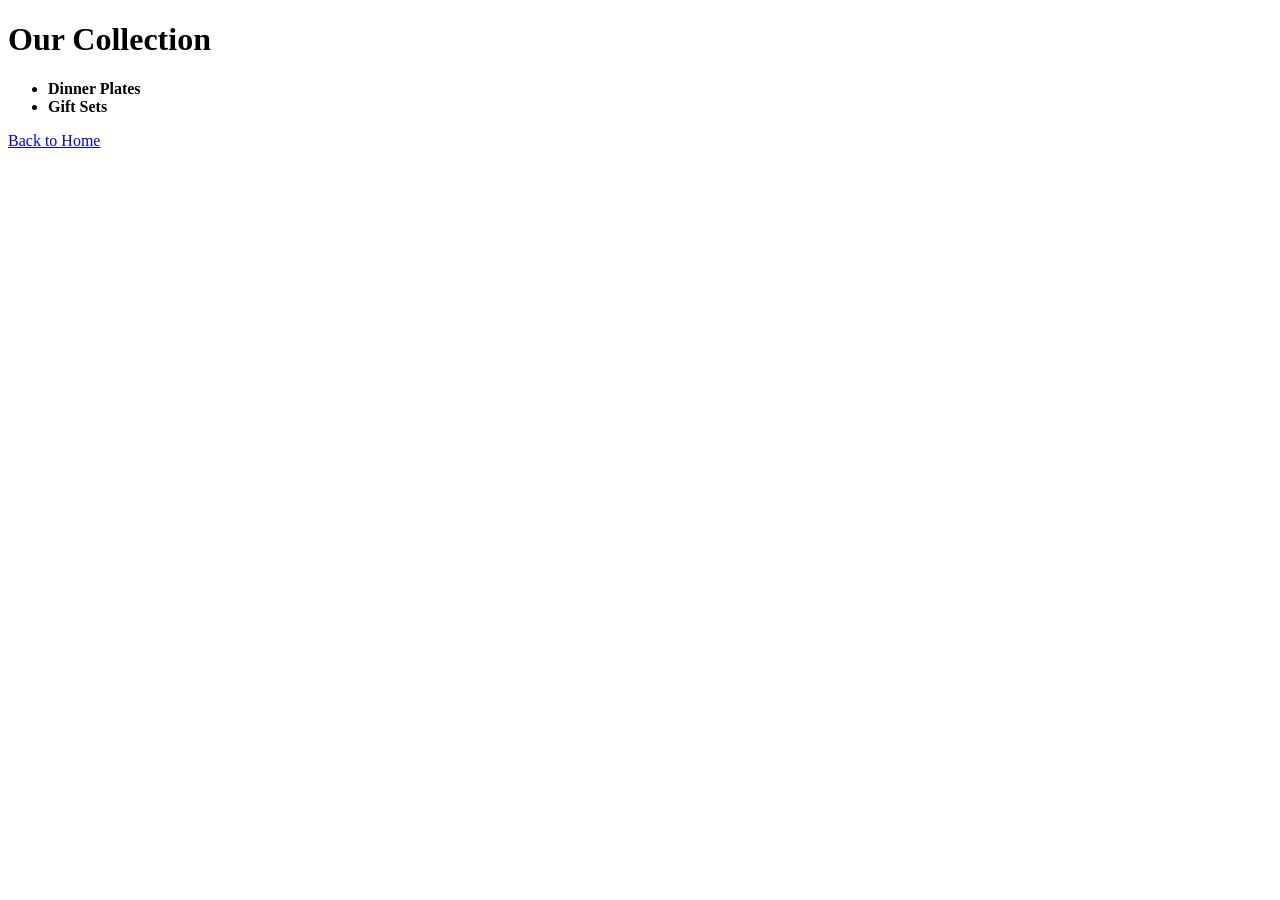
==== catalog.html @ afc64927 "new pages" ====
<!DOCTYPE html>
<html lang="en">
<head>
    <meta charset="UTF-8">
    <meta name="author" content="Veronika Dunaieva">
    <title>Catalog</title>
</head>
<body>
    <h1>Our Collection</h1>
    <ul>
        <li><strong>Dinner Plates</strong></li>
        <li><strong>Gift Sets</strong></li>
    </ul>
    <p><a href="index.html">Back to Home</a></p>
</body>
</html>
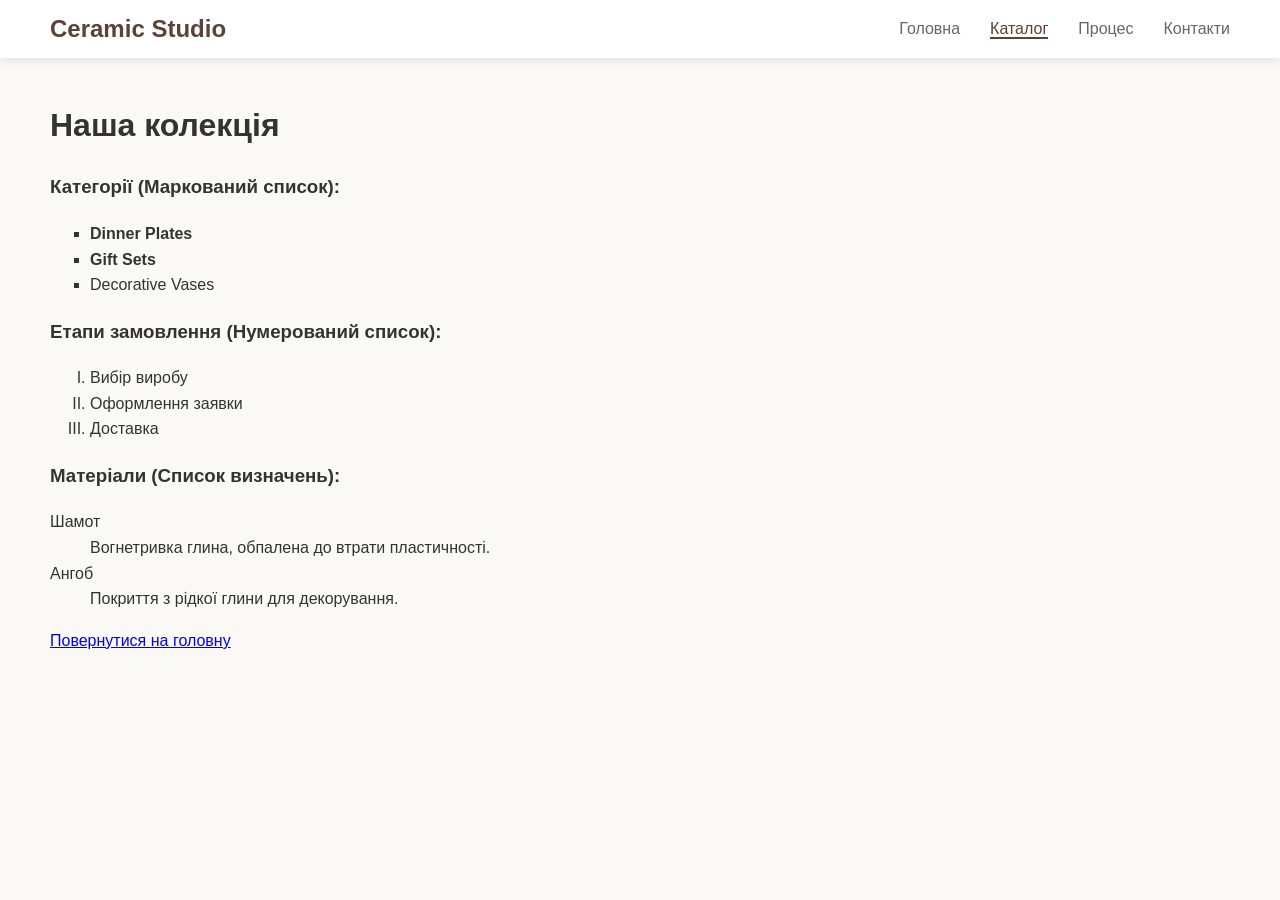
==== commit ef948e4c: "Added content and css" ====
--- a/catalog.html
+++ b/catalog.html
@@ -1,16 +1,52 @@
 <!DOCTYPE html>
-<html lang="en">
+<html lang="uk">
 <head>
     <meta charset="UTF-8">
     <meta name="author" content="Veronika Dunaieva">
     <title>Catalog</title>
+    <link rel="stylesheet" href="style.css">
 </head>
-<body>
-    <h1>Our Collection</h1>
-    <ul>
-        <li><strong>Dinner Plates</strong></li>
-        <li><strong>Gift Sets</strong></li>
-    </ul>
-    <p><a href="index.html">Back to Home</a></p>
+<body class="catalog-page">
+    <header class="main-header">
+        <h1 class="logo">Ceramic Studio</h1>
+        <nav class="main-nav">
+            <ul>
+                <li><a href="index.html">Головна</a></li>
+                <li><a href="catalog.html" class="active">Каталог</a></li>
+                <li><a href="process.html">Процес</a></li>
+                <li><a href="contacts.html">Контакти</a></li>
+            </ul>
+        </nav>
+    </header>
+
+    <main>
+        <h1>Наша колекція</h1>
+        
+        <div class="lists-container">
+            <h3>Категорії (Маркований список):</h3>
+            <ul type="square">
+                <li><strong>Dinner Plates</strong></li>
+                <li><strong>Gift Sets</strong></li>
+                <li>Decorative Vases</li>
+            </ul>
+
+            <h3>Етапи замовлення (Нумерований список):</h3>
+            <ol type="I">
+                <li>Вибір виробу</li>
+                <li>Оформлення заявки</li>
+                <li>Доставка</li>
+            </ol>
+
+            <h3>Матеріали (Список визначень):</h3>
+            <dl>
+                <dt>Шамот</dt>
+                <dd>Вогнетривка глина, обпалена до втрати пластичності.</dd>
+                <dt>Ангоб</dt>
+                <dd>Покриття з рідкої глини для декорування.</dd>
+            </dl>
+        </div>
+
+        <p><a href="index.html">Повернутися на головну</a></p>
+    </main>
 </body>
 </html>
--- a/style.css
+++ b/style.css
@@ -0,0 +1,89 @@
+body {
+    font-family: 'Segoe UI', Tahoma, Geneva, Verdana, sans-serif;
+    margin: 0;
+    padding: 0;
+    line-height: 1.6;
+    background-color: #faf9f6;
+    color: #333;
+}
+
+main {
+    padding: 20px 50px;
+}
+
+.main-header {
+    background-color: #fff;
+    display: flex;
+    justify-content: space-between;
+    align-items: center;
+    padding: 10px 50px;
+    box-shadow: 0 2px 10px rgba(0,0,0,0.1);
+}
+
+.logo {
+    font-size: 1.5rem;
+    color: #5d4037;
+    margin: 0;
+}
+
+.main-nav ul {
+    list-style: none;
+    display: flex;
+    gap: 30px;
+    margin: 0;
+    padding: 0;
+}
+
+.main-nav a {
+    text-decoration: none;
+    color: #666;
+    font-weight: 500;
+    transition: 0.3s;
+}
+
+.main-nav a:hover, .main-nav a.active {
+    color: #5d4037;
+    border-bottom: 2px solid #5d4037;
+}
+
+table {
+    width: 100%;
+    border-collapse: collapse;
+    margin: 20px 0;
+    background: #fff;
+}
+
+th, td {
+    border: 1px solid #ddd;
+    padding: 12px;
+}
+
+thead {
+    background-color: #5d4037;
+    color: white;
+}
+
+.complex-table {
+    border: 2px solid #5d4037;
+}
+
+.col-name { background-color: #f2f2f2; }
+
+img {
+    border-radius: 4px;
+    box-shadow: 0 4px 8px rgba(0,0,0,0.1);
+    border: 1px solid #ccc;
+    
+    display: block; 
+    margin-left: auto;
+    margin-right: auto;
+    
+    margin-top: 20px;
+    margin-bottom: 20px;
+}
+
+iframe {
+    border: 1px dashed #5d4037;
+    border-radius: 8px;
+    margin-top: 20px;
+}
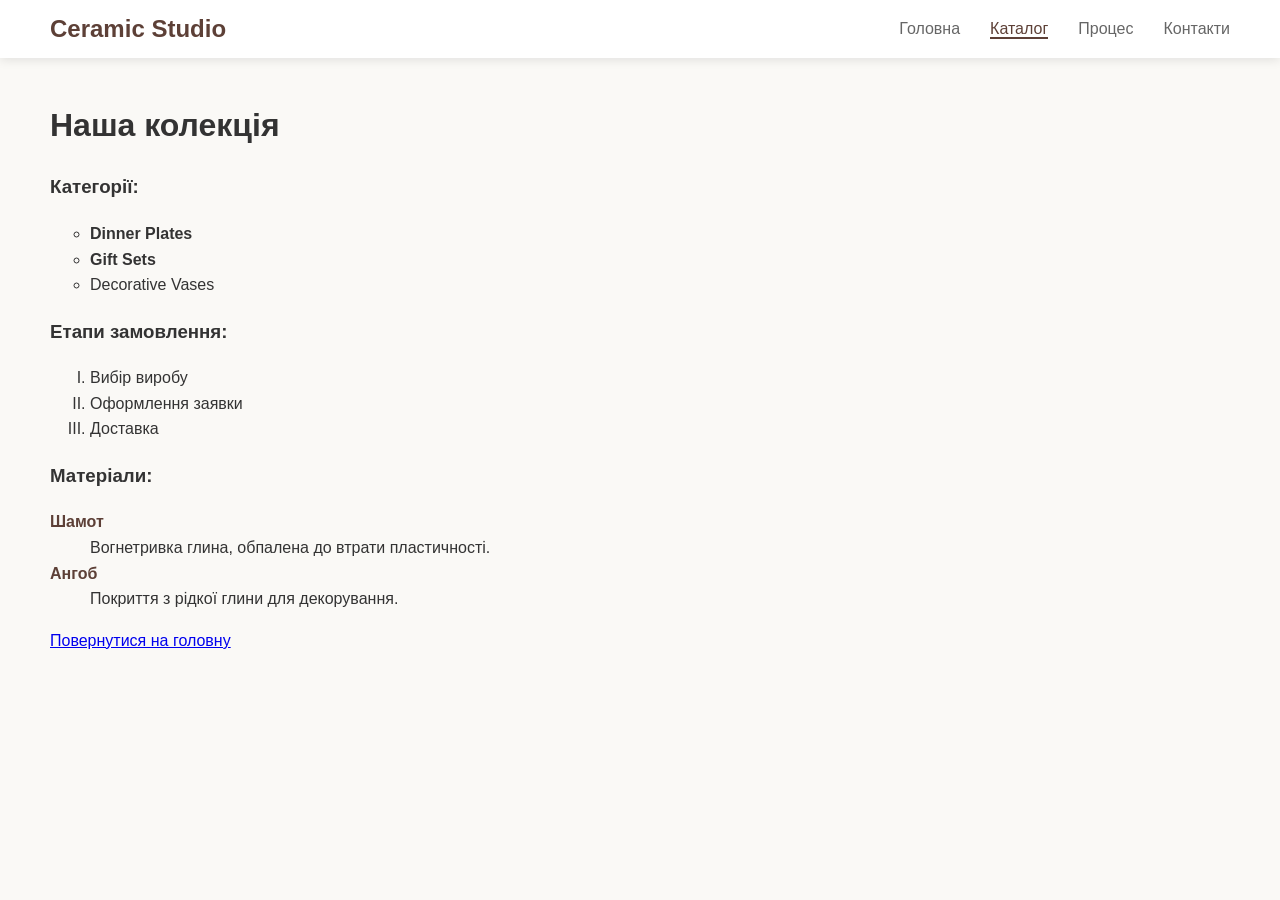
==== commit b3204a9d: "fixed" ====
--- a/catalog.html
+++ b/catalog.html
@@ -23,21 +23,21 @@
         <h1>Наша колекція</h1>
         
         <div class="lists-container">
-            <h3>Категорії (Маркований список):</h3>
+            <h3>Категорії:</h3>
             <ul type="square">
                 <li><strong>Dinner Plates</strong></li>
                 <li><strong>Gift Sets</strong></li>
                 <li>Decorative Vases</li>
             </ul>
 
-            <h3>Етапи замовлення (Нумерований список):</h3>
+            <h3>Етапи замовлення:</h3>
             <ol type="I">
                 <li>Вибір виробу</li>
                 <li>Оформлення заявки</li>
                 <li>Доставка</li>
             </ol>
 
-            <h3>Матеріали (Список визначень):</h3>
+            <h3>Матеріали:</h3>
             <dl>
                 <dt>Шамот</dt>
                 <dd>Вогнетривка глина, обпалена до втрати пластичності.</dd>
--- a/style.css
+++ b/style.css
@@ -86,4 +86,7 @@
     border: 1px dashed #5d4037;
     border-radius: 8px;
     margin-top: 20px;
-}+}
+
+ul { list-style-type: circle; padding-left: 40px; }
+dl dt { font-weight: bold; color: #5d4037; }
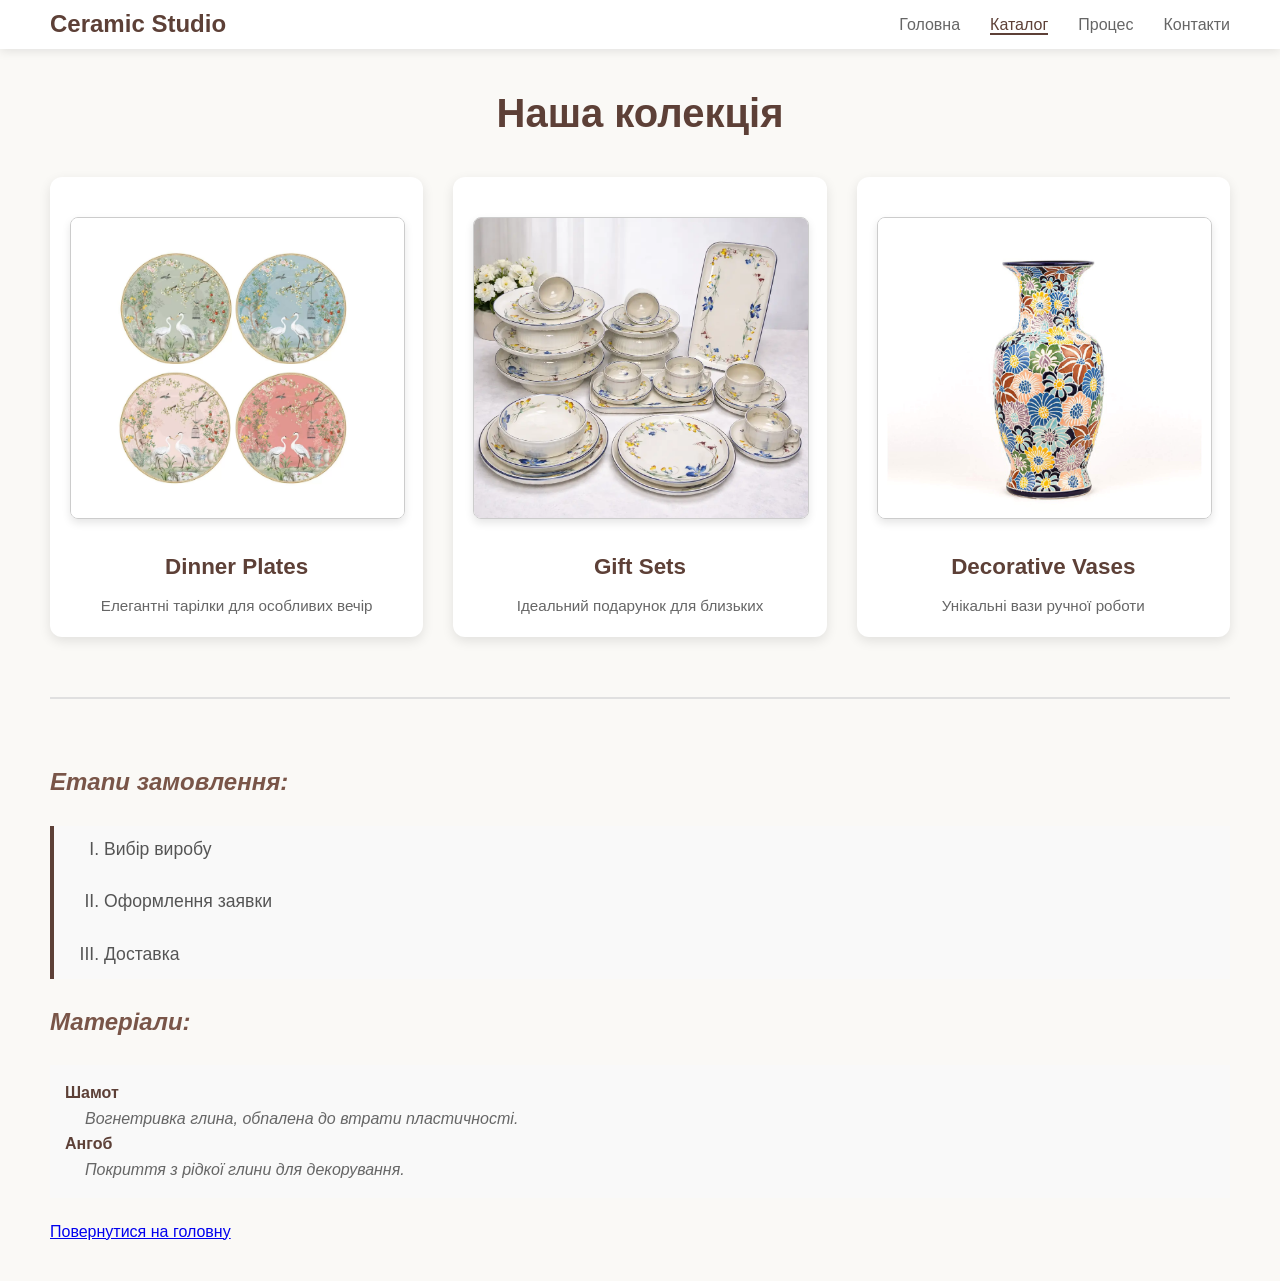
==== commit ed9b363f: "Added css styles" ====
--- a/catalog.html
+++ b/catalog.html
@@ -21,15 +21,28 @@
 
     <main>
         <h1>Наша колекція</h1>
+
+        <div class="catalog-grid">
+            <div class="catalog-item">
+                <img src="plates.jpg" alt="Dinner Plates" width="300" height="300">
+                <h3>Dinner Plates</h3>
+                <p>Елегантні тарілки для особливих вечір</p>
+            </div>
+
+            <div class="catalog-item">
+                <img src="gift-set.jpg" alt="Gift Sets" width="300" height="300">
+                <h3>Gift Sets</h3>
+                <p>Ідеальний подарунок для близьких</p>
+            </div>
+
+            <div class="catalog-item">
+                <img src="vases.jpg" alt="Decorative Vases" width="300" height="300">
+                <h3>Decorative Vases</h3>
+                <p>Унікальні вази ручної роботи</p>
+            </div>
+        </div>
         
         <div class="lists-container">
-            <h3>Категорії:</h3>
-            <ul type="square">
-                <li><strong>Dinner Plates</strong></li>
-                <li><strong>Gift Sets</strong></li>
-                <li>Decorative Vases</li>
-            </ul>
-
             <h3>Етапи замовлення:</h3>
             <ol type="I">
                 <li>Вибір виробу</li>
--- a/style.css
+++ b/style.css
@@ -49,8 +49,9 @@
 table {
     width: 100%;
     border-collapse: collapse;
-    margin: 20px 0;
     background: #fff;
+    margin: 30px auto;
+    padding: 10px;
 }
 
 th, td {
@@ -89,4 +90,129 @@
 }
 
 ul { list-style-type: circle; padding-left: 40px; }
-dl dt { font-weight: bold; color: #5d4037; }+dl dt { font-weight: bold; color: #5d4037; }
+
+dl {
+    margin: 20px 0;
+    padding: 15px;
+    background-color: #f9f9f9;
+}
+
+dd {
+    margin-left: 20px;
+    color: #666;
+    font-style: italic;
+}
+
+h1 {
+    font-size: 2.5rem;
+    color: #5d4037;
+    font-weight: bold;
+    line-height: 1.2;
+    text-align: center;
+    margin: 20px 0;
+}
+
+h2 {
+    font-size: 2rem;
+    color: #6d4c41;
+    font-weight: 600;
+    line-height: 1.3;
+}
+
+h3 {
+    font-size: 1.5rem;
+    color: #795548;
+    font-style: italic;
+}
+
+p {
+    margin: 15px 0;
+    text-align: justify;
+    line-height: 1.8;
+}
+
+ol {
+    list-style-type: upper-roman;
+    padding-left: 50px;
+    margin: 20px 0;
+    color: #555;
+    font-size: 1.1rem;
+    line-height: 1.8;
+    background-color: #f9f9f9;
+    border-left: 4px solid #5d4037;
+}
+
+ol li {
+    padding: 8px 0;
+    margin: 5px 0;
+}
+
+#top {
+    font-family: 'Georgia', serif;
+    font-size: 2rem;
+    color: #4a2511;
+    letter-spacing: 2px;
+}
+
+.special-paragraph {
+    color: #fd9c3c !important;
+    font-size: 18px !important;
+    font-weight: bold;
+}
+
+.catalog-grid {
+    display: grid;
+    grid-template-columns: repeat(auto-fit, minmax(280px, 1fr));
+    gap: 30px;
+    margin: 40px 0;
+}
+
+.catalog-item {
+    background: #fff;
+    border-radius: 12px;
+    padding: 20px;
+    text-align: center;
+    box-shadow: 0 4px 12px rgba(0, 0, 0, 0.1);
+    transition: transform 0.3s ease, box-shadow 0.3s ease;
+    display: flex;
+    flex-direction: column;
+    align-items: center;
+}
+
+.catalog-item:hover {
+    transform: translateY(-8px);
+    box-shadow: 0 8px 20px rgba(93, 64, 55, 0.2);
+}
+
+.catalog-item img {
+    width: 100%;
+    height: 300px;
+    object-fit: cover;
+    border-radius: 8px;
+    margin-bottom: 15px;
+}
+
+.catalog-item h3 {
+    color: #5d4037;
+    font-size: 1.4rem;
+    margin: 15px 0 10px;
+    font-style: normal;
+    text-align: center;
+    width: 100%;
+}
+
+.catalog-item p {
+    color: #666;
+    font-size: 0.95rem;
+    line-height: 1.5;
+    text-align: center;
+    width: 100%;
+    margin: 0;
+}
+
+.lists-container {
+    margin-top: 60px;
+    padding-top: 40px;
+    border-top: 2px solid #e0e0e0;
+}
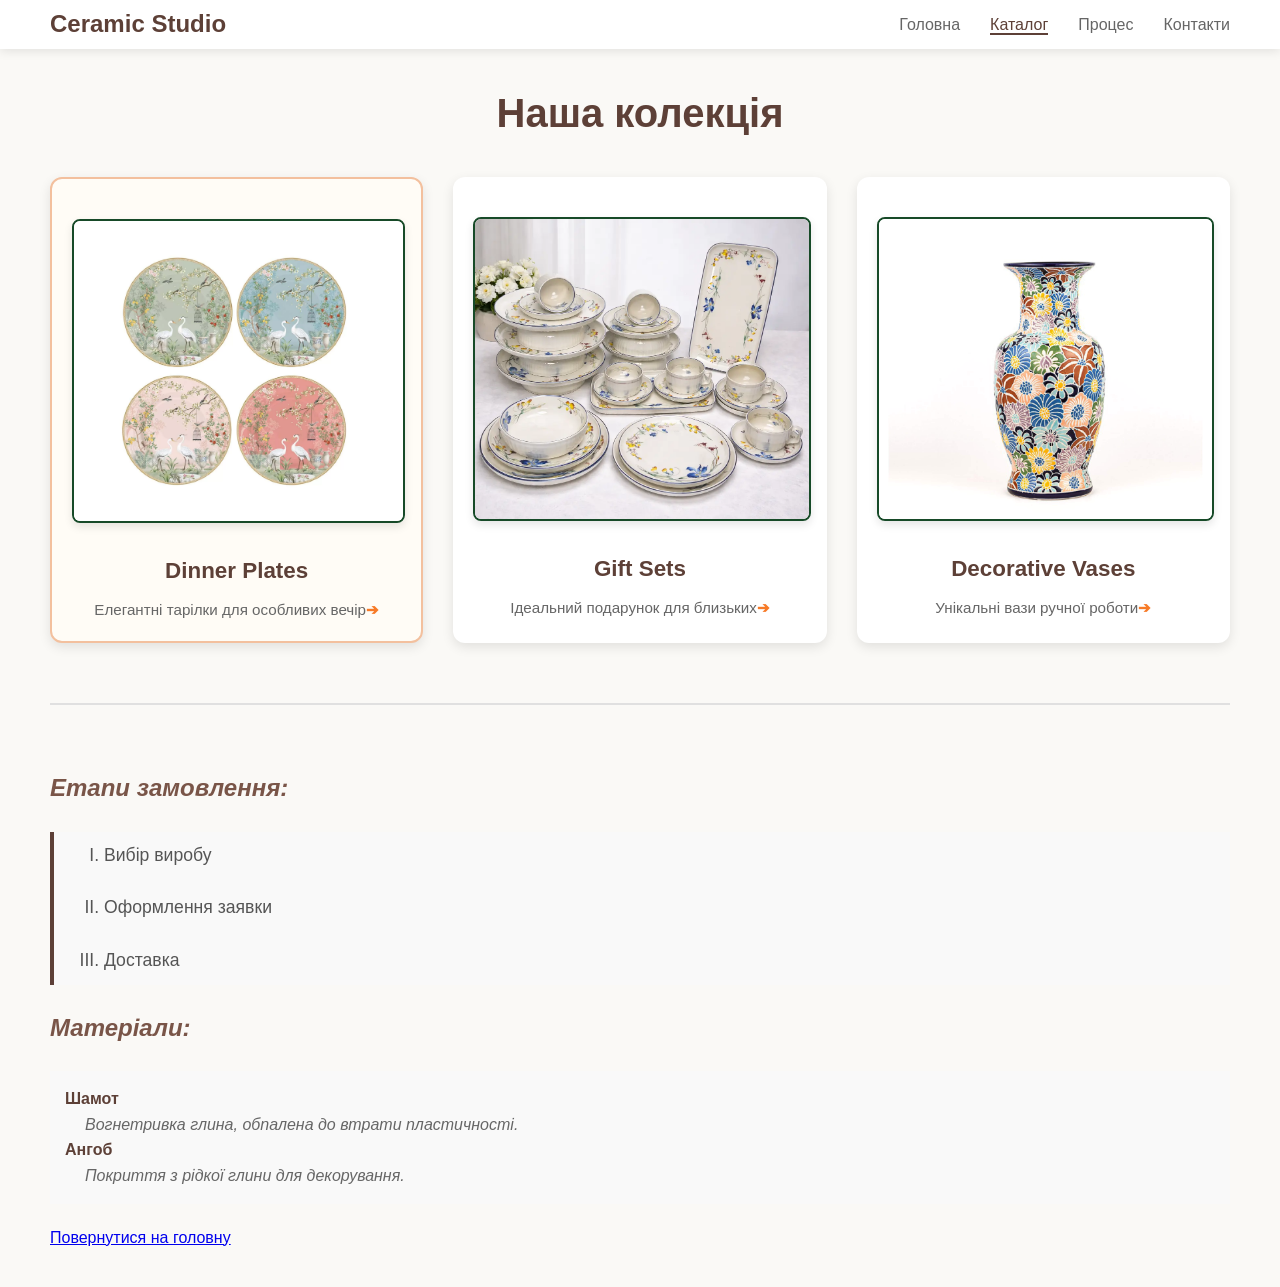
==== commit 2b61951d: "Added drag-and-drop" ====
--- a/catalog.html
+++ b/catalog.html
@@ -61,5 +61,6 @@
 
         <p><a href="index.html">Повернутися на головну</a></p>
     </main>
+    <script src="mouse.js"></script>
 </body>
 </html>
--- a/style.css
+++ b/style.css
@@ -18,6 +18,10 @@
     align-items: center;
     padding: 10px 50px;
     box-shadow: 0 2px 10px rgba(0,0,0,0.1);
+
+    position: sticky; 
+    top: 0;
+    z-index: 1000;
 }
 
 .logo {
@@ -155,9 +159,9 @@
     letter-spacing: 2px;
 }
 
-.special-paragraph {
-    color: #fd9c3c !important;
-    font-size: 18px !important;
+#special-paragraph {
+    color: #fd9c3c;
+    font-size: 18px;
     font-weight: bold;
 }
 
@@ -166,6 +170,12 @@
     grid-template-columns: repeat(auto-fit, minmax(280px, 1fr));
     gap: 30px;
     margin: 40px 0;
+}
+
+.special-paragraph {
+    color: #56fd3c;
+    font-size: 18px;
+    font-weight: bold;
 }
 
 .catalog-item {
@@ -193,6 +203,15 @@
     margin-bottom: 15px;
 }
 
+.frame-section {
+    clear: both;
+    margin-top: 40px;
+}
+
+.frame-section h3 {
+    text-align: center;
+}
+
 .catalog-item h3 {
     color: #5d4037;
     font-size: 1.4rem;
@@ -215,4 +234,175 @@
     margin-top: 60px;
     padding-top: 40px;
     border-top: 2px solid #e0e0e0;
+}
+
+.catalog-item > img {
+    border: 2px solid #eee;
+    transition: transform 0.5s;
+}
+
+.catalog-item img {
+    border: 2px solid #174a28;
+    transition: transform 0.5s;
+}
+
+.contact-info > p > a {
+    font-weight: bold;
+}
+
+.hero h2 + p {
+    margin-top: 0;
+    font-style: italic;
+    color: #795548;
+}
+
+.highlight-text {
+    color: #708cd7;
+    font-weight: bold;
+}
+
+.floating-vase {
+    float: left;
+    margin: 0 30px 20px 0;
+}
+
+.simple-table a:link {
+    color: #795548;
+    text-decoration: underline;
+    font-weight: bold;
+}
+
+.simple-table a:visited {
+    color: #1a4a2b;
+}
+
+.simple-table a:hover {
+    color: #d35400;
+    text-decoration: none;
+}
+
+.simple-table a:active {
+    color: #000000;
+}
+
+.catalog-item:first-child {
+    border: 2px solid #f3c09e;
+    background-color: #fffcf6;
+}
+
+h2::before {
+    content: "| ";
+    color: #da712c;
+    font-weight: bold;
+}
+
+.catalog-item p::after {
+    content: "➔";
+    color: #f77a27;
+    font-weight: bold;
+    display: inline-block;
+    transition: transform 0.3s ease;
+}
+
+.catalog-item:hover p::after {
+    transform: translateX(8px);
+}
+.btn-studio {
+    display: inline-block;
+    padding: 12px 24px;
+    margin: 5px;
+    font-size: 15px;
+    font-weight: 600;
+    font-family: inherit;
+    text-align: center;
+    cursor: pointer;
+    border-radius: 6px;
+    border: 2px solid rgb(179, 87, 17);
+    background-color: transparent;
+    color: rgb(179, 87, 17);
+    transition: all 0.3s ease;
+    box-shadow: 0 2px 4px rgba(179, 87, 17, 0.05);
+}
+
+.btn-studio:hover { 
+    background-color: #fdf5e6; 
+    transform: translateY(-2px);
+    box-shadow: 0 6px 12px rgba(179, 87, 17, 0.15);
+}
+
+.btn-studio:active {
+    transform: translateY(0);
+}
+
+.btn-main {
+    background-color: rgb(179, 87, 17);
+    color: white;
+    box-shadow: 0 4px 10px rgba(179, 87, 17, 0.25);
+}
+
+.btn-main:hover {
+    background-color: rgb(150, 70, 10);
+    border-color: rgb(150, 70, 10);
+    color: white;
+}
+
+.queue-item {
+    padding: 15px 20px;
+    border: 1px solid #eaddd0;
+    margin-bottom: 12px;
+    border-radius: 8px;
+    font-size: 16px;
+    transition: all 0.4s ease;
+    box-shadow: 0 2px 5px rgba(0,0,0,0.03);
+    border-left: 5px solid transparent;
+}
+
+.booked { 
+    background-color: #fff9f2; 
+    border-color: #eaddd0;
+    border-left-color: #d96b42;
+    color: #5a4a42;
+}
+
+.free { 
+    background-color: #fafafa;
+    border-color: #e0e0e0;
+    border-style: dashed;
+    border-left-color: #a3c2c2;
+    color: #888;
+}
+
+.free:hover {
+    background-color: #f0f0f0;
+}
+
+.discount-label {
+    position: fixed;
+    right: 0;
+    top: 200px;
+    width: 40px;
+    height: 200px;
+    background-color: #6f5a47;
+    color: white;
+    writing-mode: vertical-rl;
+    display: flex;
+    align-items: center;
+    justify-content: center;
+    border-radius: 10px 0 0 10px;
+    cursor: grab;
+    user-select: none;
+    z-index: 9999;
+    box-shadow: -2px 4px 10px rgba(0,0,0,0.2);
+    font-weight: bold;
+    transition: background-color 0.3s;
+}
+
+.discount-label:active {
+    cursor: grabbing;
+    background-color: #684f3a;
+}
+
+.discount-text {
+    transform: rotate(180deg);
+    padding: 10px;
 }
